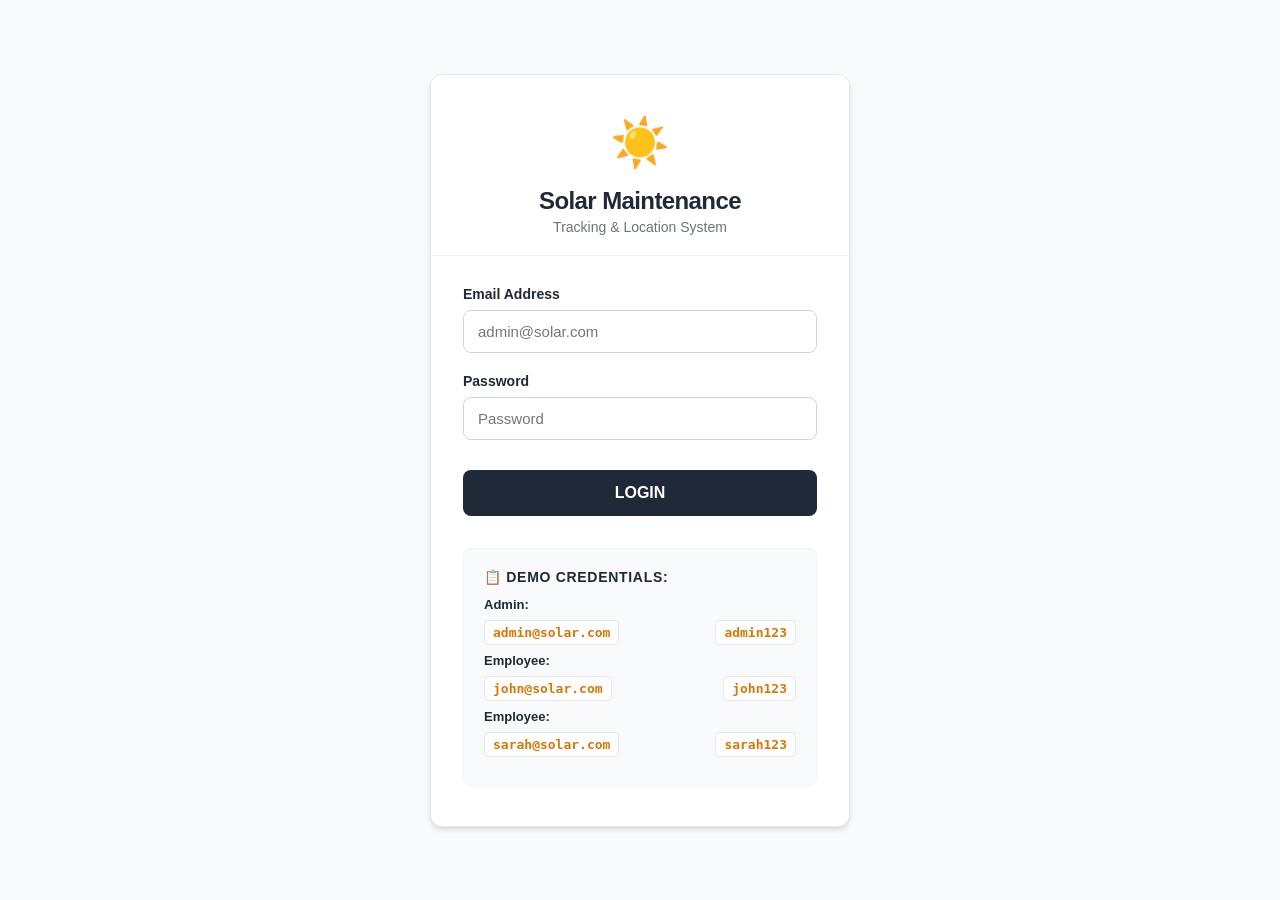
==== index.html @ ad95cf8a "Initial commit: Solar Maintenance Tracker with high-precision GPS tracking" ====
<!DOCTYPE html>
<html lang="en">
<head>
    <meta charset="UTF-8">
    <meta name="viewport" content="width=device-width, initial-scale=1.0">
    <title>Solar Maintenance Tracker - Login</title>
    <link rel="manifest" href="manifest.json">
    <meta name="theme-color" content="#f59e0b">
    <link rel="apple-touch-icon" href="assets/img/icon-192.png">
    <style>
        :root {
            --primary: #f59e0b; /* Solar Yellow */
            --primary-dark: #d97706;
            --secondary: #1f2937; /* Dark Gray */
            --bg: #ffffff;
            --text: #111827;
            --text-light: #6b7280;
            --error: #ef4444;
            --success: #10b981;
        }

        * {
            margin: 0;
            padding: 0;
            box-sizing: border-box;
        }
        
        body {
            font-family: 'Inter', -apple-system, BlinkMacSystemFont, "Segoe UI", Roboto, Helvetica, Arial, sans-serif;
            background-color: #f9fafb;
            color: var(--text);
            min-height: 100vh;
            display: flex;
            align-items: center;
            justify-content: center;
            padding: 20px;
        }
        
        .container {
            width: 100%;
            max-width: 420px;
            background: white;
            border-radius: 12px;
            box-shadow: 0 4px 6px -1px rgba(0, 0, 0, 0.1), 0 2px 4px -1px rgba(0, 0, 0, 0.06);
            overflow: hidden;
            border: 1px solid #e5e7eb;
        }
        
        .header {
            background: white;
            padding: 40px 20px 20px;
            text-align: center;
            border-bottom: 1px solid #f3f4f6;
        }
        
        .header h1 {
            font-size: 24px;
            font-weight: 800;
            color: var(--secondary);
            margin-bottom: 4px;
            letter-spacing: -0.025em;
        }
        
        .header p {
            font-size: 14px;
            color: var(--text-light);
            font-weight: 500;
        }
        
        .icon {
            font-size: 48px;
            margin-bottom: 16px;
            display: inline-block;
        }
        
        .form-group {
            padding: 30px 32px 40px;
        }
        
        .form-control {
            margin-bottom: 20px;
        }
        
        .form-control label {
            display: block;
            margin-bottom: 8px;
            color: var(--secondary);
            font-weight: 600;
            font-size: 14px;
        }
        
        .form-control input {
            width: 100%;
            padding: 12px 14px;
            border: 1px solid #d1d5db;
            border-radius: 8px;
            font-size: 15px;
            transition: all 0.2s;
            background: #ffffff;
        }
        
        .form-control input:focus {
            outline: none;
            border-color: var(--primary);
            box-shadow: 0 0 0 3px rgba(245, 158, 11, 0.1);
        }
        
        .login-btn {
            width: 100%;
            padding: 14px;
            background-color: var(--secondary);
            color: white;
            border: none;
            border-radius: 8px;
            font-size: 16px;
            font-weight: 700;
            cursor: pointer;
            transition: all 0.2s;
            margin-top: 10px;
        }
        
        .login-btn:hover {
            background-color: #374151;
            transform: translateY(-1px);
        }
        
        .login-btn:active {
            transform: translateY(0);
        }
        
        .error-message {
            background: #fef2f2;
            color: var(--error);
            padding: 12px;
            border-radius: 8px;
            margin-bottom: 24px;
            border: 1px solid #fee2e2;
            display: none;
            font-size: 14px;
            font-weight: 500;
            text-align: center;
        }
        
        .demo-creds {
            margin-top: 32px;
            background: #f9fafb;
            padding: 20px;
            border-radius: 8px;
            font-size: 13px;
            color: var(--text-light);
            border: 1px solid #f3f4f6;
        }
        
        .demo-creds h4 {
            margin-bottom: 12px;
            color: var(--secondary);
            font-weight: 700;
            font-size: 14px;
            text-transform: uppercase;
            letter-spacing: 0.05em;
        }
        
        .demo-cred-row {
            margin: 8px 0;
            display: flex;
            justify-content: space-between;
            align-items: center;
        }
        
        .demo-cred-row strong {
            color: var(--secondary);
        }
        
        .demo-cred-row code {
            background: #ffffff;
            padding: 4px 8px;
            border-radius: 4px;
            font-family: 'JetBrains Mono', monospace;
            color: var(--primary-dark);
            border: 1px solid #e5e7eb;
            font-weight: 600;
        }
        
        .loading {
            display: none;
            text-align: center;
        }
        
        .spinner {
            border: 3px solid rgba(255, 255, 255, 0.3);
            border-top: 3px solid #ffffff;
            border-radius: 50%;
            width: 20px;
            height: 20px;
            animation: spin 0.8s linear infinite;
            margin: 0 auto;
        }
        
        @keyframes spin {
            0% { transform: rotate(0deg); }
            100% { transform: rotate(360deg); }
        }
        
        @media (max-width: 600px) {
            .container {
                margin: 20px;
            }
            
            .header {
                padding: 30px 20px;
            }
            
            .header h1 {
                font-size: 20px;
            }
        }
    </style>
</head>
<body>
    <div class="container">
        <div class="header">
            <div class="icon">☀️</div>
            <h1>Solar Maintenance</h1>
            <p>Tracking & Location System</p>
        </div>
        
        <div class="form-group">
            <div class="error-message" id="errorMessage"></div>
            
            <form id="loginForm" onsubmit="handleLogin(event)">
                <div class="form-control">
                    <label for="email">Email Address</label>
                    <input type="email" id="email" name="email" required placeholder="admin@solar.com">
                </div>
                
                <div class="form-control">
                    <label for="password">Password</label>
                    <input type="password" id="password" name="password" required placeholder="Password">
                </div>
                
                <button type="submit" class="login-btn" id="loginBtn">
                    <span id="btnText">LOGIN</span>
                    <span id="btnLoader" class="loading"><div class="spinner"></div></span>
                </button>
            </form>
            
            <div class="demo-creds">
                <h4>📋 Demo Credentials:</h4>
                
                <div class="demo-cred-row">
                    <span><strong>Admin:</strong></span>
                    <span></span>
                </div>
                <div class="demo-cred-row">
                    <code>admin@solar.com</code>
                    <code>admin123</code>
                </div>
                
                <div class="demo-cred-row">
                    <span><strong>Employee:</strong></span>
                    <span></span>
                </div>
                <div class="demo-cred-row">
                    <code>john@solar.com</code>
                    <code>john123</code>
                </div>
                
                <div class="demo-cred-row">
                    <span><strong>Employee:</strong></span>
                    <span></span>
                </div>
                <div class="demo-cred-row">
                    <code>sarah@solar.com</code>
                    <code>sarah123</code>
                </div>
            </div>
        </div>
    </div>
    
    <script>
        if ('serviceWorker' in navigator) {
            navigator.serviceWorker.register('sw.js');
        }

        async function handleLogin(event) {
            event.preventDefault();
            
            const email = document.getElementById('email').value;
            const password = document.getElementById('password').value;
            const errorMsg = document.getElementById('errorMessage');
            const loginBtn = document.getElementById('loginBtn');
            const btnText = document.getElementById('btnText');
            const btnLoader = document.getElementById('btnLoader');
            
            // Clear previous errors
            errorMsg.style.display = 'none';
            
            // Show loading
            loginBtn.disabled = true;
            btnText.style.display = 'none';
            btnLoader.style.display = 'block';
            
            try {
                const response = await fetch('api/auth_login.php', {
                    method: 'POST',
                    headers: {
                        'Content-Type': 'application/json'
                    },
                    body: JSON.stringify({ email, password })
                });
                
                const data = await response.json();
                
                if (data.success) {
                    // Store user info
                    localStorage.setItem('user', JSON.stringify(data.user));
                    
                    // Redirect based on role
                    if (data.user.role === 'admin') {
                        window.location.href = 'admin/dashboard.html';
                    } else {
                        window.location.href = 'employee/dashboard.html';
                    }
                } else {
                    showError(data.error || 'Invalid credentials');
                    loginBtn.disabled = false;
                    btnText.style.display = 'block';
                    btnLoader.style.display = 'none';
                }
            } catch (error) {
                showError('Error connecting to server');
                loginBtn.disabled = false;
                btnText.style.display = 'block';
                btnLoader.style.display = 'none';
            }
        }
        
        function showError(message) {
            const errorMsg = document.getElementById('errorMessage');
            errorMsg.textContent = message;
            errorMsg.style.display = 'block';
        }
    </script>
</body>
</html>
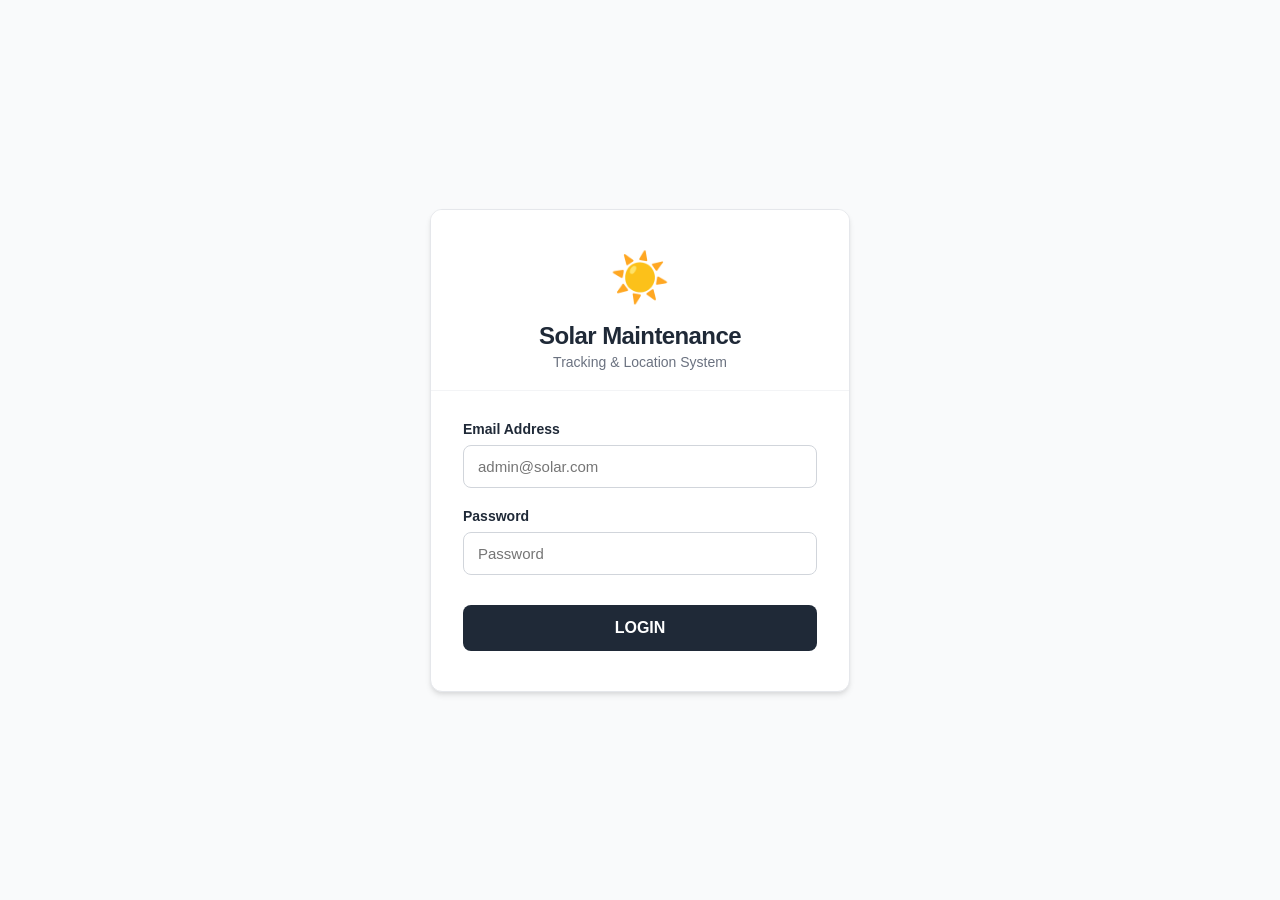
==== commit fab386dc: "feat: integrated GPS Map Camera, enhanced work reports, and aligned UI with admin dashboard" ====
--- a/index.html
+++ b/index.html
@@ -244,36 +244,6 @@
                 </button>
             </form>
             
-            <div class="demo-creds">
-                <h4>📋 Demo Credentials:</h4>
-                
-                <div class="demo-cred-row">
-                    <span><strong>Admin:</strong></span>
-                    <span></span>
-                </div>
-                <div class="demo-cred-row">
-                    <code>admin@solar.com</code>
-                    <code>admin123</code>
-                </div>
-                
-                <div class="demo-cred-row">
-                    <span><strong>Employee:</strong></span>
-                    <span></span>
-                </div>
-                <div class="demo-cred-row">
-                    <code>john@solar.com</code>
-                    <code>john123</code>
-                </div>
-                
-                <div class="demo-cred-row">
-                    <span><strong>Employee:</strong></span>
-                    <span></span>
-                </div>
-                <div class="demo-cred-row">
-                    <code>sarah@solar.com</code>
-                    <code>sarah123</code>
-                </div>
-            </div>
         </div>
     </div>
     
